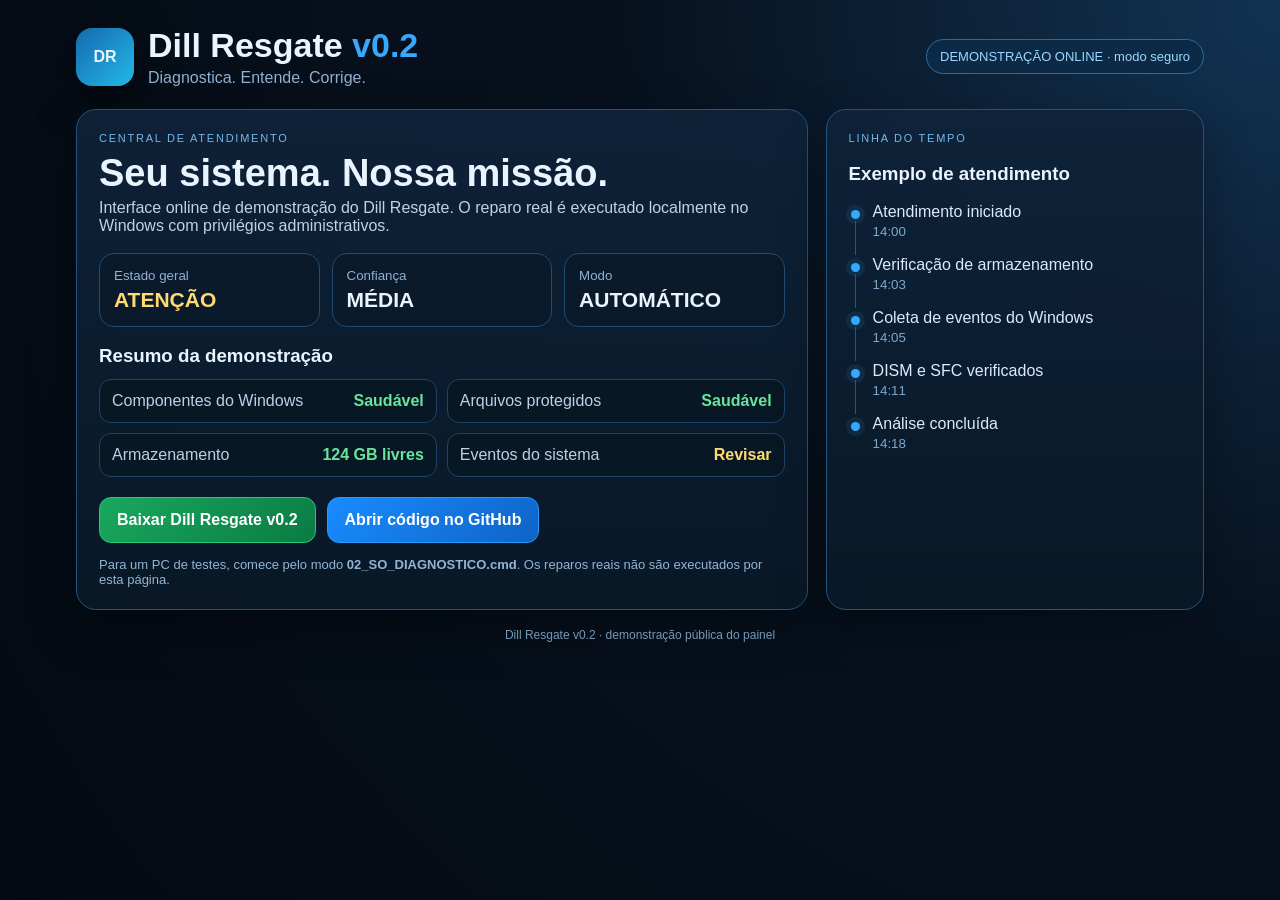
==== index.html @ b6ce01dd "Adiciona demonstração online do Dill Resgate" ====
<!doctype html>
<html lang="pt-BR">
<head>
<meta charset="utf-8">
<meta name="viewport" content="width=device-width,initial-scale=1">
<meta name="color-scheme" content="dark">
<title>Dill Resgate v0.2</title>
<style>
:root{--bg:#07111e;--panel:#0d2036;--panel2:#102a46;--line:#23527c;--text:#eaf4ff;--muted:#91b1d2;--accent:#35a8ff;--cyan:#28d7ef;--good:#39d37e;--warn:#ffd25c}
*{box-sizing:border-box}body{margin:0;background:radial-gradient(circle at top right,#123352 0,#07111e 42%,#040a11 100%);color:var(--text);font-family:Segoe UI,Arial,sans-serif;min-height:100vh}
.wrap{max-width:1180px;margin:auto;padding:26px}.top{display:flex;align-items:center;justify-content:space-between;gap:18px;margin-bottom:22px}.brand{display:flex;gap:14px;align-items:center}.logo{width:58px;height:58px;border-radius:16px;display:grid;place-items:center;font-weight:900;background:linear-gradient(135deg,#1469ad,#25b9e9);box-shadow:0 12px 40px #0008}.brand h1{margin:0;font-size:34px}.brand h1 span{color:var(--accent)}.brand p{margin:4px 0 0;color:var(--muted)}
.pill{border:1px solid #2a6b9d;background:#0c2a45;padding:9px 13px;border-radius:999px;color:#9ed7ff;font-size:13px}.grid{display:grid;grid-template-columns:1.45fr .75fr;gap:18px}.panel{background:linear-gradient(180deg,#0e2239f2,#091827f7);border:1px solid #24537d;border-radius:20px;padding:22px;box-shadow:0 18px 50px #0005}.eyebrow{font-size:11px;letter-spacing:.16em;color:#75b8e7}.hero h2{font-size:38px;margin:8px 0 4px}.hero>p{color:#bdd3e8;margin-top:0}.status{display:grid;grid-template-columns:repeat(3,1fr);gap:12px;margin:18px 0}.card{border:1px solid #214c72;border-radius:15px;padding:14px;background:#0a1a2b}.card small{display:block;color:var(--muted)}.card strong{display:block;font-size:21px;margin-top:5px}.good{color:#68e49d}.warn{color:#ffda70}.btns{display:flex;gap:11px;flex-wrap:wrap;margin-top:20px}.btn{display:inline-block;text-decoration:none;color:#fff;padding:13px 17px;border-radius:12px;border:1px solid #2e658f;background:#153758;font-weight:700}.btn.primary{background:linear-gradient(135deg,#198cff,#0f63c6);border-color:#259bff}.btn.good{background:linear-gradient(135deg,#19a85e,#0b7b43);border-color:#27cc78}
.note{margin-top:14px;color:#92b4d2;font-size:13px}.timeline{list-style:none;padding:0;margin:0}.timeline li{position:relative;padding:0 0 17px 24px;color:#dceafa}.timeline li:before{content:"";position:absolute;left:2px;top:7px;width:9px;height:9px;border-radius:50%;background:var(--accent);box-shadow:0 0 0 5px #278dcc22}.timeline li:not(:last-child):after{content:"";position:absolute;left:6px;top:18px;bottom:1px;width:1px;background:#28567b}.timeline small{display:block;color:#7fa9cb;margin-top:3px}
.section{margin-top:18px}.section h3{margin:0 0 12px}.checks{display:grid;grid-template-columns:repeat(2,1fr);gap:10px}.check{display:flex;justify-content:space-between;gap:12px;border:1px solid #1d4569;border-radius:12px;padding:12px;background:#081724}.check span{color:#b9d2e9}.footer{margin-top:18px;text-align:center;color:#7399b9;font-size:12px}
@media(max-width:850px){.grid{grid-template-columns:1fr}.top{align-items:flex-start;flex-direction:column}.status,.checks{grid-template-columns:1fr}.hero h2{font-size:30px}.wrap{padding:15px}}
</style>
</head>
<body>
<div class="wrap">
  <div class="top">
    <div class="brand"><div class="logo">DR</div><div><h1>Dill Resgate <span>v0.2</span></h1><p>Diagnostica. Entende. Corrige.</p></div></div>
    <div class="pill">DEMONSTRAÇÃO ONLINE · modo seguro</div>
  </div>
  <div class="grid">
    <section class="panel hero">
      <div class="eyebrow">CENTRAL DE ATENDIMENTO</div>
      <h2>Seu sistema. Nossa missão.</h2>
      <p>Interface online de demonstração do Dill Resgate. O reparo real é executado localmente no Windows com privilégios administrativos.</p>
      <div class="status">
        <div class="card"><small>Estado geral</small><strong class="warn">ATENÇÃO</strong></div>
        <div class="card"><small>Confiança</small><strong>MÉDIA</strong></div>
        <div class="card"><small>Modo</small><strong>AUTOMÁTICO</strong></div>
      </div>
      <div class="section">
        <h3>Resumo da demonstração</h3>
        <div class="checks">
          <div class="check"><span>Componentes do Windows</span><b class="good">Saudável</b></div>
          <div class="check"><span>Arquivos protegidos</span><b class="good">Saudável</b></div>
          <div class="check"><span>Armazenamento</span><b class="good">124 GB livres</b></div>
          <div class="check"><span>Eventos do sistema</span><b class="warn">Revisar</b></div>
        </div>
      </div>
      <div class="btns">
        <a class="btn good" href="DillResgate-v0.2-ready.zip" download>Baixar Dill Resgate v0.2</a>
        <a class="btn primary" href="https://github.com/Diw87/DillResgate">Abrir código no GitHub</a>
      </div>
      <div class="note">Para um PC de testes, comece pelo modo <b>02_SO_DIAGNOSTICO.cmd</b>. Os reparos reais não são executados por esta página.</div>
    </section>
    <aside class="panel">
      <div class="eyebrow">LINHA DO TEMPO</div>
      <h3>Exemplo de atendimento</h3>
      <ol class="timeline">
        <li>Atendimento iniciado<small>14:00</small></li>
        <li>Verificação de armazenamento<small>14:03</small></li>
        <li>Coleta de eventos do Windows<small>14:05</small></li>
        <li>DISM e SFC verificados<small>14:11</small></li>
        <li>Análise concluída<small>14:18</small></li>
      </ol>
    </aside>
  </div>
  <div class="footer">Dill Resgate v0.2 · demonstração pública do painel</div>
</div>
</body>
</html>
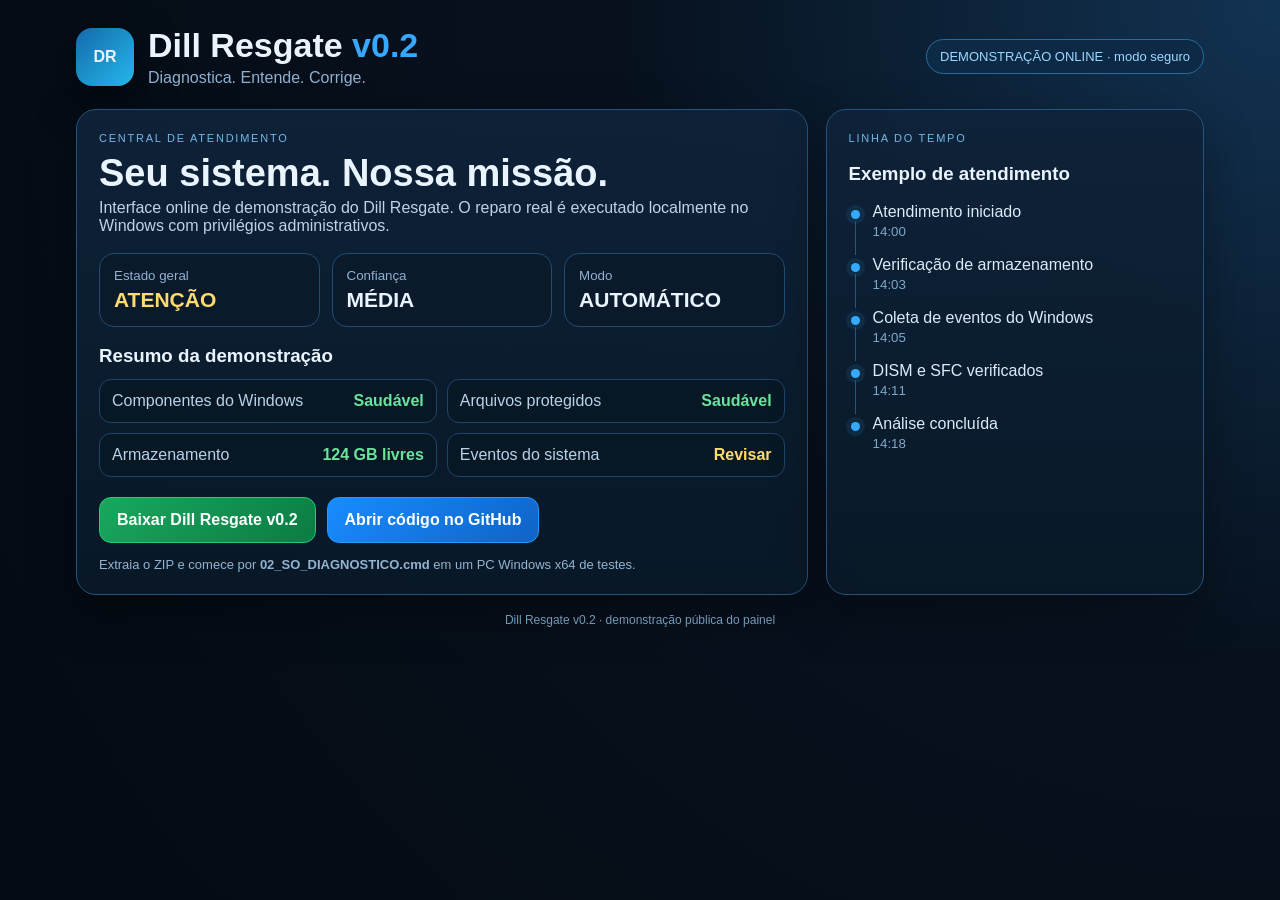
==== commit 283e7bbf: "Corrige download da demonstração" ====
--- a/index.html
+++ b/index.html
@@ -1,64 +1,15 @@
 <!doctype html>
 <html lang="pt-BR">
 <head>
-<meta charset="utf-8">
-<meta name="viewport" content="width=device-width,initial-scale=1">
-<meta name="color-scheme" content="dark">
+<meta charset="utf-8"><meta name="viewport" content="width=device-width,initial-scale=1"><meta name="color-scheme" content="dark">
 <title>Dill Resgate v0.2</title>
 <style>
-:root{--bg:#07111e;--panel:#0d2036;--panel2:#102a46;--line:#23527c;--text:#eaf4ff;--muted:#91b1d2;--accent:#35a8ff;--cyan:#28d7ef;--good:#39d37e;--warn:#ffd25c}
-*{box-sizing:border-box}body{margin:0;background:radial-gradient(circle at top right,#123352 0,#07111e 42%,#040a11 100%);color:var(--text);font-family:Segoe UI,Arial,sans-serif;min-height:100vh}
-.wrap{max-width:1180px;margin:auto;padding:26px}.top{display:flex;align-items:center;justify-content:space-between;gap:18px;margin-bottom:22px}.brand{display:flex;gap:14px;align-items:center}.logo{width:58px;height:58px;border-radius:16px;display:grid;place-items:center;font-weight:900;background:linear-gradient(135deg,#1469ad,#25b9e9);box-shadow:0 12px 40px #0008}.brand h1{margin:0;font-size:34px}.brand h1 span{color:var(--accent)}.brand p{margin:4px 0 0;color:var(--muted)}
-.pill{border:1px solid #2a6b9d;background:#0c2a45;padding:9px 13px;border-radius:999px;color:#9ed7ff;font-size:13px}.grid{display:grid;grid-template-columns:1.45fr .75fr;gap:18px}.panel{background:linear-gradient(180deg,#0e2239f2,#091827f7);border:1px solid #24537d;border-radius:20px;padding:22px;box-shadow:0 18px 50px #0005}.eyebrow{font-size:11px;letter-spacing:.16em;color:#75b8e7}.hero h2{font-size:38px;margin:8px 0 4px}.hero>p{color:#bdd3e8;margin-top:0}.status{display:grid;grid-template-columns:repeat(3,1fr);gap:12px;margin:18px 0}.card{border:1px solid #214c72;border-radius:15px;padding:14px;background:#0a1a2b}.card small{display:block;color:var(--muted)}.card strong{display:block;font-size:21px;margin-top:5px}.good{color:#68e49d}.warn{color:#ffda70}.btns{display:flex;gap:11px;flex-wrap:wrap;margin-top:20px}.btn{display:inline-block;text-decoration:none;color:#fff;padding:13px 17px;border-radius:12px;border:1px solid #2e658f;background:#153758;font-weight:700}.btn.primary{background:linear-gradient(135deg,#198cff,#0f63c6);border-color:#259bff}.btn.good{background:linear-gradient(135deg,#19a85e,#0b7b43);border-color:#27cc78}
-.note{margin-top:14px;color:#92b4d2;font-size:13px}.timeline{list-style:none;padding:0;margin:0}.timeline li{position:relative;padding:0 0 17px 24px;color:#dceafa}.timeline li:before{content:"";position:absolute;left:2px;top:7px;width:9px;height:9px;border-radius:50%;background:var(--accent);box-shadow:0 0 0 5px #278dcc22}.timeline li:not(:last-child):after{content:"";position:absolute;left:6px;top:18px;bottom:1px;width:1px;background:#28567b}.timeline small{display:block;color:#7fa9cb;margin-top:3px}
-.section{margin-top:18px}.section h3{margin:0 0 12px}.checks{display:grid;grid-template-columns:repeat(2,1fr);gap:10px}.check{display:flex;justify-content:space-between;gap:12px;border:1px solid #1d4569;border-radius:12px;padding:12px;background:#081724}.check span{color:#b9d2e9}.footer{margin-top:18px;text-align:center;color:#7399b9;font-size:12px}
-@media(max-width:850px){.grid{grid-template-columns:1fr}.top{align-items:flex-start;flex-direction:column}.status,.checks{grid-template-columns:1fr}.hero h2{font-size:30px}.wrap{padding:15px}}
-</style>
-</head>
-<body>
-<div class="wrap">
-  <div class="top">
-    <div class="brand"><div class="logo">DR</div><div><h1>Dill Resgate <span>v0.2</span></h1><p>Diagnostica. Entende. Corrige.</p></div></div>
-    <div class="pill">DEMONSTRAÇÃO ONLINE · modo seguro</div>
-  </div>
-  <div class="grid">
-    <section class="panel hero">
-      <div class="eyebrow">CENTRAL DE ATENDIMENTO</div>
-      <h2>Seu sistema. Nossa missão.</h2>
-      <p>Interface online de demonstração do Dill Resgate. O reparo real é executado localmente no Windows com privilégios administrativos.</p>
-      <div class="status">
-        <div class="card"><small>Estado geral</small><strong class="warn">ATENÇÃO</strong></div>
-        <div class="card"><small>Confiança</small><strong>MÉDIA</strong></div>
-        <div class="card"><small>Modo</small><strong>AUTOMÁTICO</strong></div>
-      </div>
-      <div class="section">
-        <h3>Resumo da demonstração</h3>
-        <div class="checks">
-          <div class="check"><span>Componentes do Windows</span><b class="good">Saudável</b></div>
-          <div class="check"><span>Arquivos protegidos</span><b class="good">Saudável</b></div>
-          <div class="check"><span>Armazenamento</span><b class="good">124 GB livres</b></div>
-          <div class="check"><span>Eventos do sistema</span><b class="warn">Revisar</b></div>
-        </div>
-      </div>
-      <div class="btns">
-        <a class="btn good" href="DillResgate-v0.2-ready.zip" download>Baixar Dill Resgate v0.2</a>
-        <a class="btn primary" href="https://github.com/Diw87/DillResgate">Abrir código no GitHub</a>
-      </div>
-      <div class="note">Para um PC de testes, comece pelo modo <b>02_SO_DIAGNOSTICO.cmd</b>. Os reparos reais não são executados por esta página.</div>
-    </section>
-    <aside class="panel">
-      <div class="eyebrow">LINHA DO TEMPO</div>
-      <h3>Exemplo de atendimento</h3>
-      <ol class="timeline">
-        <li>Atendimento iniciado<small>14:00</small></li>
-        <li>Verificação de armazenamento<small>14:03</small></li>
-        <li>Coleta de eventos do Windows<small>14:05</small></li>
-        <li>DISM e SFC verificados<small>14:11</small></li>
-        <li>Análise concluída<small>14:18</small></li>
-      </ol>
-    </aside>
-  </div>
-  <div class="footer">Dill Resgate v0.2 · demonstração pública do painel</div>
-</div>
-</body>
-</html>+:root{--bg:#07111e;--panel:#0d2036;--line:#23527c;--text:#eaf4ff;--muted:#91b1d2;--accent:#35a8ff;--good:#39d37e;--warn:#ffd25c}
+*{box-sizing:border-box}body{margin:0;background:radial-gradient(circle at top right,#123352 0,#07111e 42%,#040a11 100%);color:var(--text);font-family:Segoe UI,Arial,sans-serif;min-height:100vh}.wrap{max-width:1180px;margin:auto;padding:26px}.top{display:flex;align-items:center;justify-content:space-between;gap:18px;margin-bottom:22px}.brand{display:flex;gap:14px;align-items:center}.logo{width:58px;height:58px;border-radius:16px;display:grid;place-items:center;font-weight:900;background:linear-gradient(135deg,#1469ad,#25b9e9);box-shadow:0 12px 40px #0008}.brand h1{margin:0;font-size:34px}.brand h1 span{color:var(--accent)}.brand p{margin:4px 0 0;color:var(--muted)}.pill{border:1px solid #2a6b9d;background:#0c2a45;padding:9px 13px;border-radius:999px;color:#9ed7ff;font-size:13px}.grid{display:grid;grid-template-columns:1.45fr .75fr;gap:18px}.panel{background:linear-gradient(180deg,#0e2239f2,#091827f7);border:1px solid #24537d;border-radius:20px;padding:22px;box-shadow:0 18px 50px #0005}.eyebrow{font-size:11px;letter-spacing:.16em;color:#75b8e7}.hero h2{font-size:38px;margin:8px 0 4px}.hero>p{color:#bdd3e8;margin-top:0}.status{display:grid;grid-template-columns:repeat(3,1fr);gap:12px;margin:18px 0}.card{border:1px solid #214c72;border-radius:15px;padding:14px;background:#0a1a2b}.card small{display:block;color:var(--muted)}.card strong{display:block;font-size:21px;margin-top:5px}.good{color:#68e49d}.warn{color:#ffda70}.btns{display:flex;gap:11px;flex-wrap:wrap;margin-top:20px}.btn{display:inline-block;text-decoration:none;color:#fff;padding:13px 17px;border-radius:12px;border:1px solid #2e658f;background:#153758;font-weight:700}.btn.primary{background:linear-gradient(135deg,#198cff,#0f63c6);border-color:#259bff}.btn.good{background:linear-gradient(135deg,#19a85e,#0b7b43);border-color:#27cc78}.note{margin-top:14px;color:#92b4d2;font-size:13px}.timeline{list-style:none;padding:0;margin:0}.timeline li{position:relative;padding:0 0 17px 24px;color:#dceafa}.timeline li:before{content:"";position:absolute;left:2px;top:7px;width:9px;height:9px;border-radius:50%;background:var(--accent);box-shadow:0 0 0 5px #278dcc22}.timeline li:not(:last-child):after{content:"";position:absolute;left:6px;top:18px;bottom:1px;width:1px;background:#28567b}.timeline small{display:block;color:#7fa9cb;margin-top:3px}.section{margin-top:18px}.section h3{margin:0 0 12px}.checks{display:grid;grid-template-columns:repeat(2,1fr);gap:10px}.check{display:flex;justify-content:space-between;gap:12px;border:1px solid #1d4569;border-radius:12px;padding:12px;background:#081724}.check span{color:#b9d2e9}.footer{margin-top:18px;text-align:center;color:#7399b9;font-size:12px}@media(max-width:850px){.grid{grid-template-columns:1fr}.top{align-items:flex-start;flex-direction:column}.status,.checks{grid-template-columns:1fr}.hero h2{font-size:30px}.wrap{padding:15px}}
+</style></head>
+<body><div class="wrap"><div class="top"><div class="brand"><div class="logo">DR</div><div><h1>Dill Resgate <span>v0.2</span></h1><p>Diagnostica. Entende. Corrige.</p></div></div><div class="pill">DEMONSTRAÇÃO ONLINE · modo seguro</div></div>
+<div class="grid"><section class="panel hero"><div class="eyebrow">CENTRAL DE ATENDIMENTO</div><h2>Seu sistema. Nossa missão.</h2><p>Interface online de demonstração do Dill Resgate. O reparo real é executado localmente no Windows com privilégios administrativos.</p>
+<div class="status"><div class="card"><small>Estado geral</small><strong class="warn">ATENÇÃO</strong></div><div class="card"><small>Confiança</small><strong>MÉDIA</strong></div><div class="card"><small>Modo</small><strong>AUTOMÁTICO</strong></div></div>
+<div class="section"><h3>Resumo da demonstração</h3><div class="checks"><div class="check"><span>Componentes do Windows</span><b class="good">Saudável</b></div><div class="check"><span>Arquivos protegidos</span><b class="good">Saudável</b></div><div class="check"><span>Armazenamento</span><b class="good">124 GB livres</b></div><div class="check"><span>Eventos do sistema</span><b class="warn">Revisar</b></div></div></div>
+<div class="btns"><a class="btn good" href="https://github.com/Diw87/DillResgate/archive/refs/heads/main.zip">Baixar Dill Resgate v0.2</a><a class="btn primary" href="https://github.com/Diw87/DillResgate">Abrir código no GitHub</a></div><div class="note">Extraia o ZIP e comece por <b>02_SO_DIAGNOSTICO.cmd</b> em um PC Windows x64 de testes.</div></section>
+<aside class="panel"><div class="eyebrow">LINHA DO TEMPO</div><h3>Exemplo de atendimento</h3><ol class="timeline"><li>Atendimento iniciado<small>14:00</small></li><li>Verificação de armazenamento<small>14:03</small></li><li>Coleta de eventos do Windows<small>14:05</small></li><li>DISM e SFC verificados<small>14:11</small></li><li>Análise concluída<small>14:18</small></li></ol></aside></div><div class="footer">Dill Resgate v0.2 · demonstração pública do painel</div></div></body></html>
